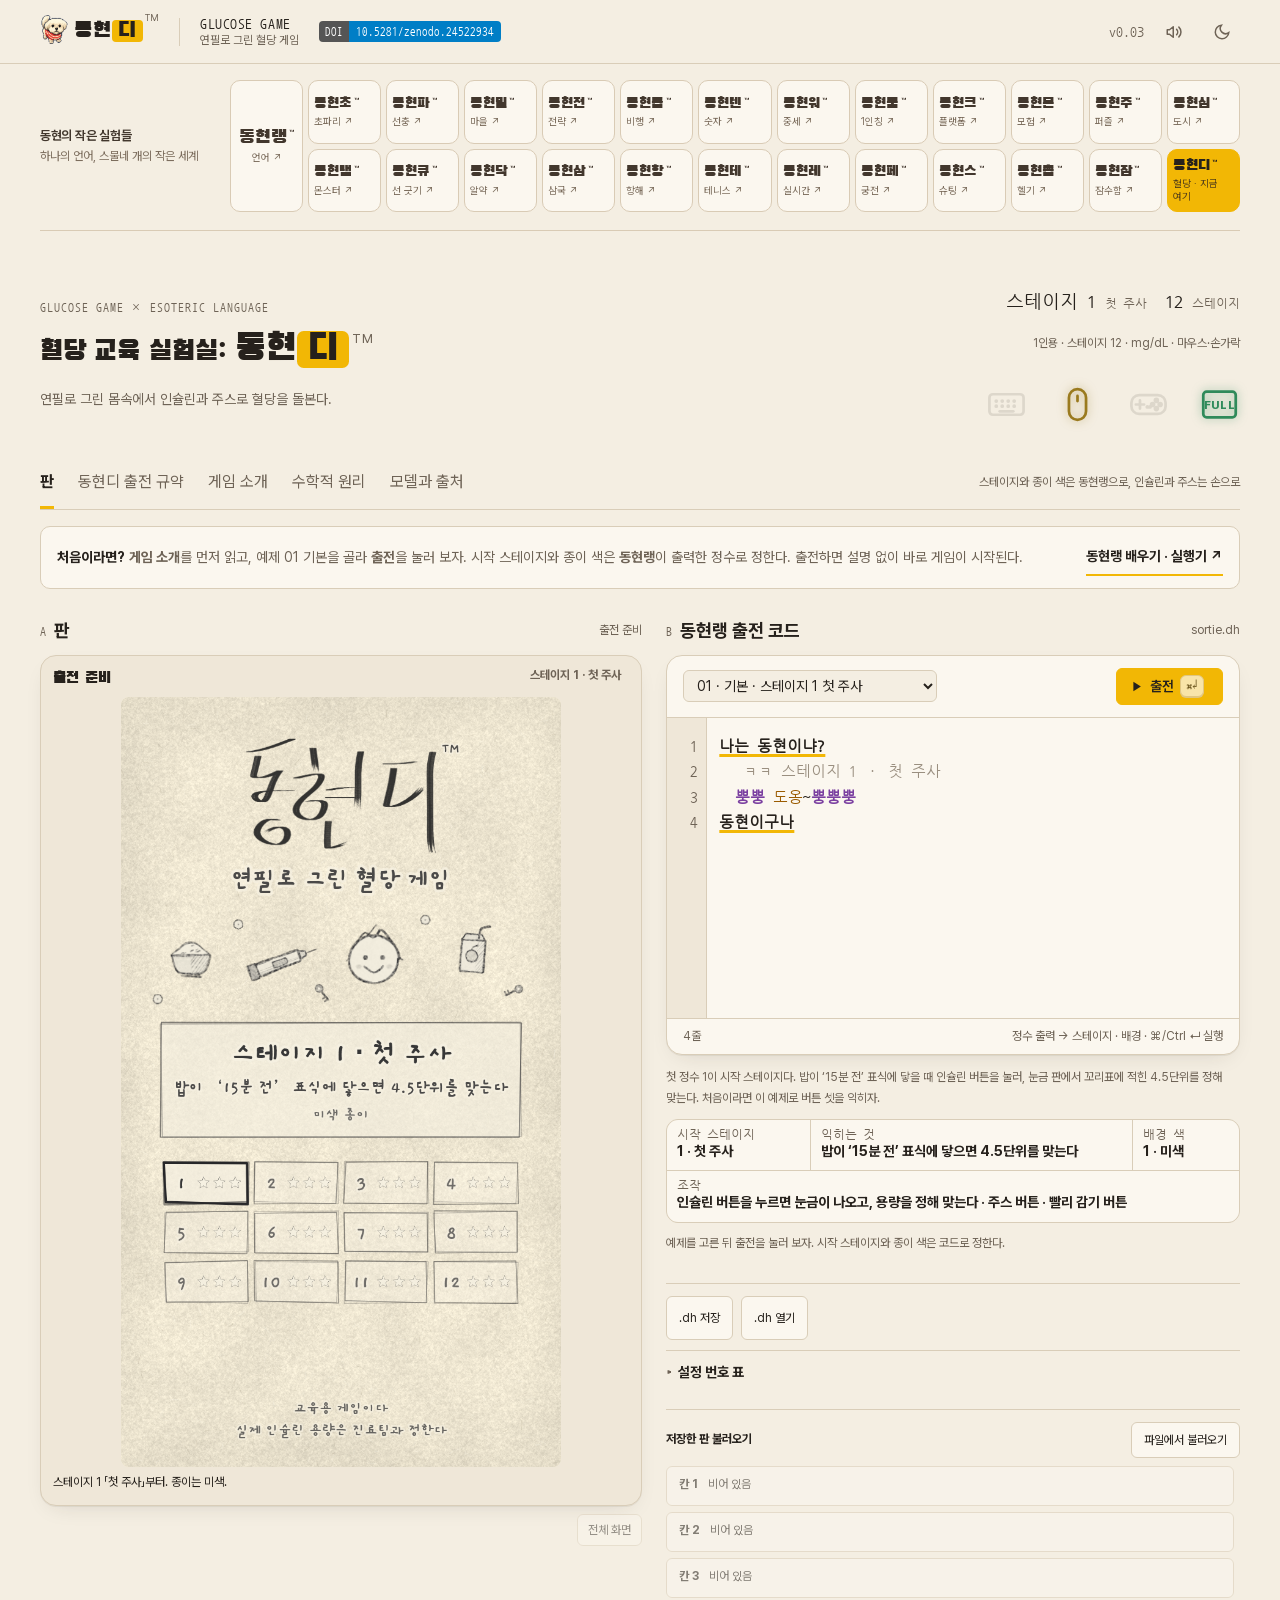
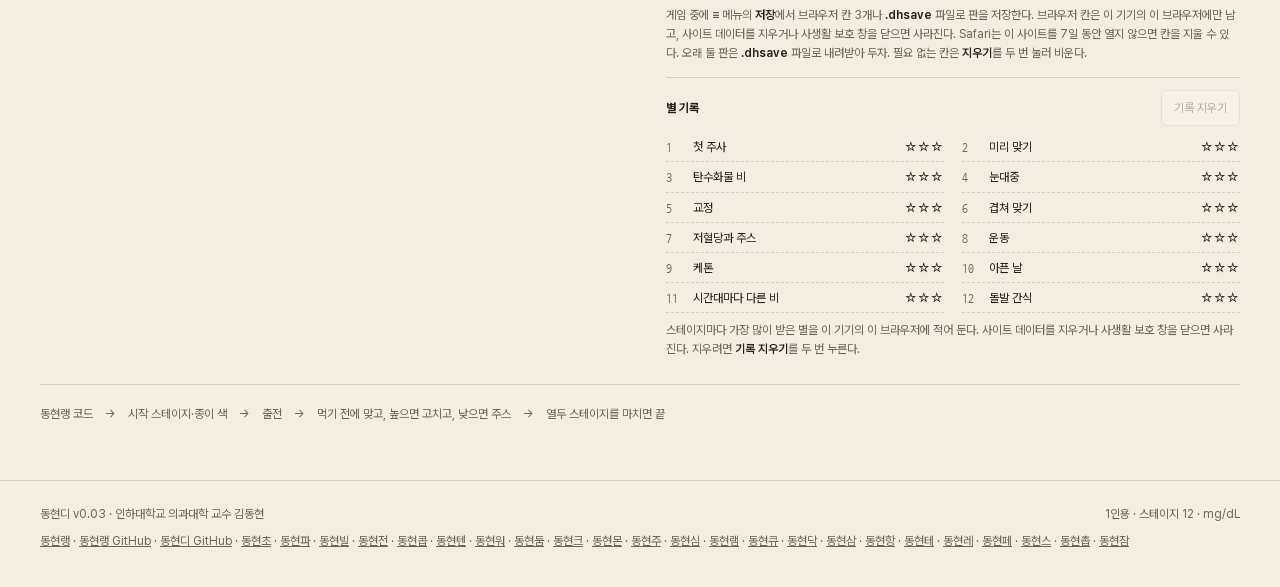
==== index.html @ e8b9c4ca "동현디 v0.03: 게임 안 안내 표현을 고침 스테이지 2·8·12의 한 줄 안내와 예제 04 설명의 어색한 표현을 고침. 모델과 출처 탭·README: 속효성 → 초속효성 인슐린" ====
<!doctype html>
<html lang="ko" data-theme="light">
<head>
  <meta charset="utf-8"><meta name="viewport" content="width=device-width,initial-scale=1,viewport-fit=cover">
  <meta name="description" content="동현랭으로 스테이지와 종이 색을 정하고, 연필로 그린 몸속에서 인슐린과 주스로 혈당을 70–180 mg/dL 안에 두는 혈당 교육 게임이다.">
  <title>동현디™ · 연필로 그린 혈당 게임</title>
  <link rel="icon" type="image/x-icon" sizes="16x16 32x32 48x48" href="./favicon.ico">
  <link rel="icon" type="image/png" sizes="32x32" href="./favicon.png">
  <link rel="apple-touch-icon" sizes="180x180" href="./apple-touch-icon.png">
  <style>@font-face{font-family:'Black Han Sans';src:url('[data-uri]') format('woff2');font-display:swap;font-weight:400}
@font-face{font-family:'Pretendard';src:url('[data-uri]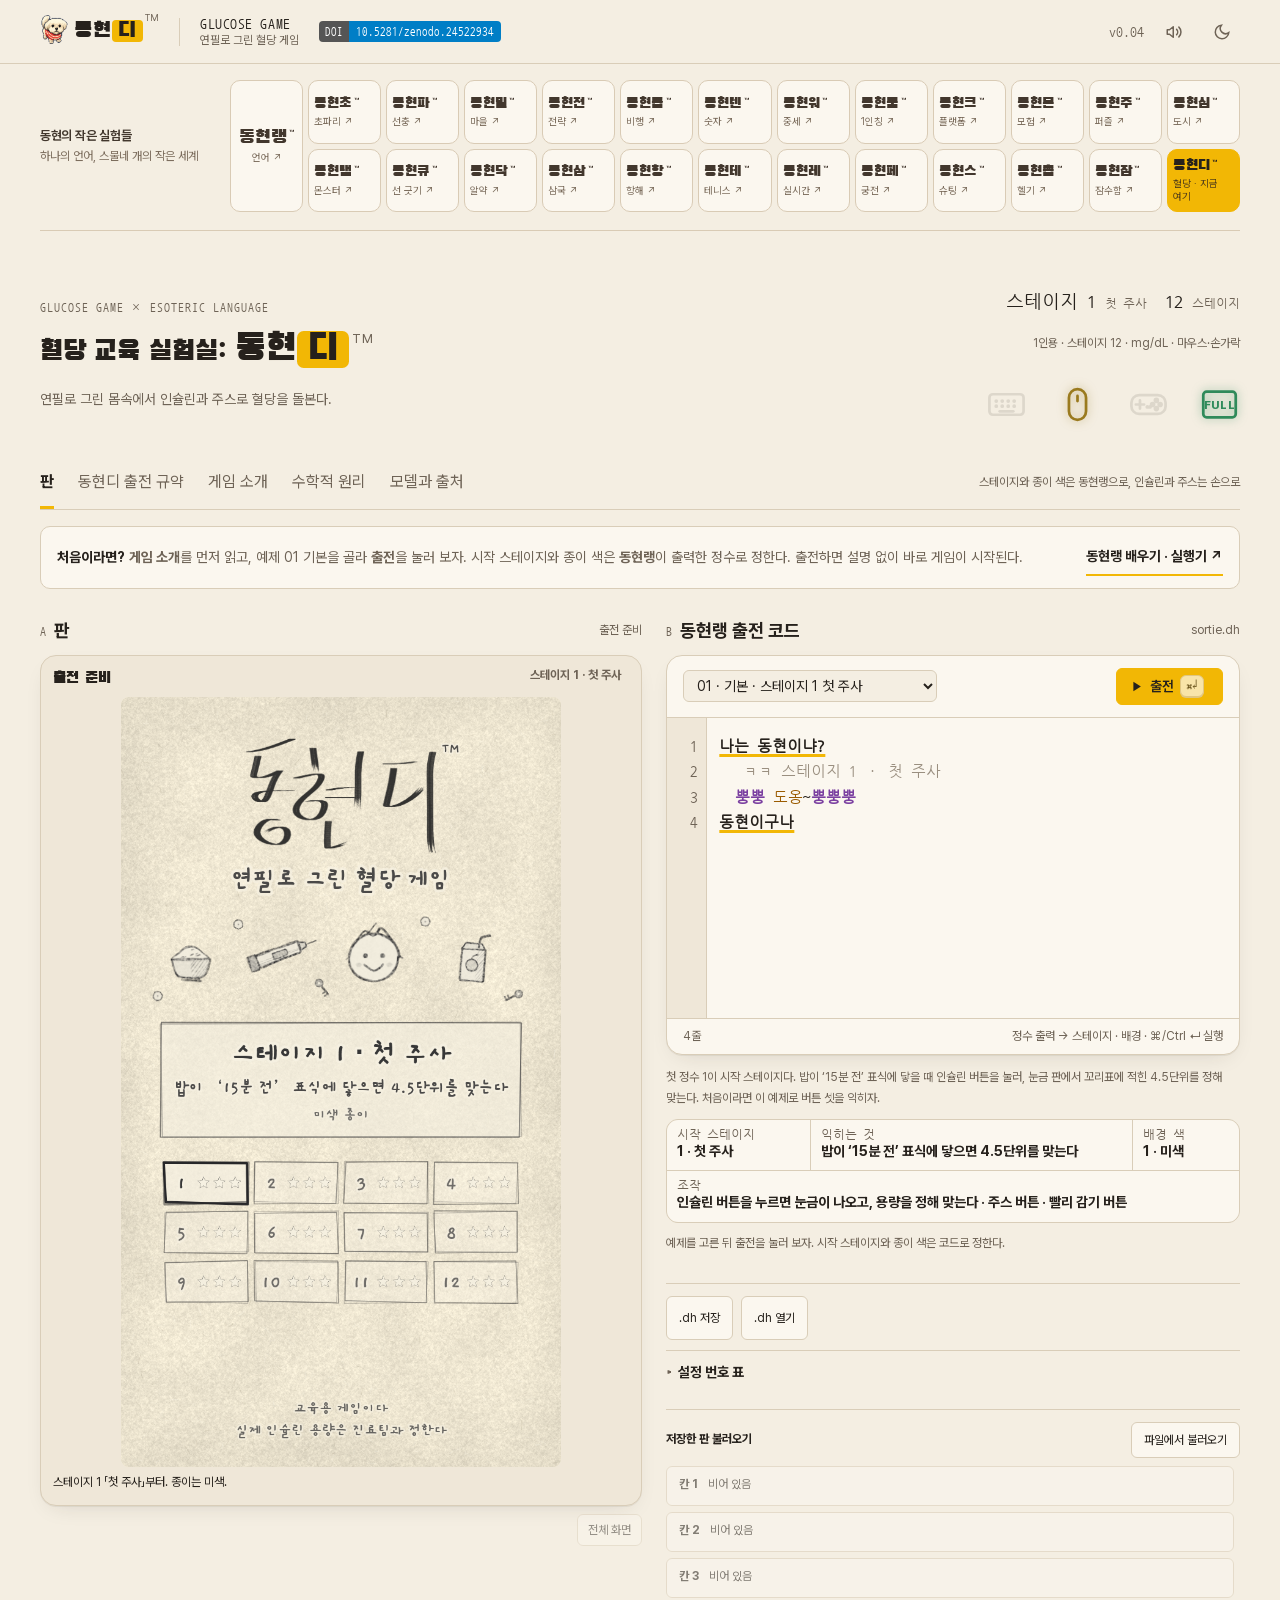
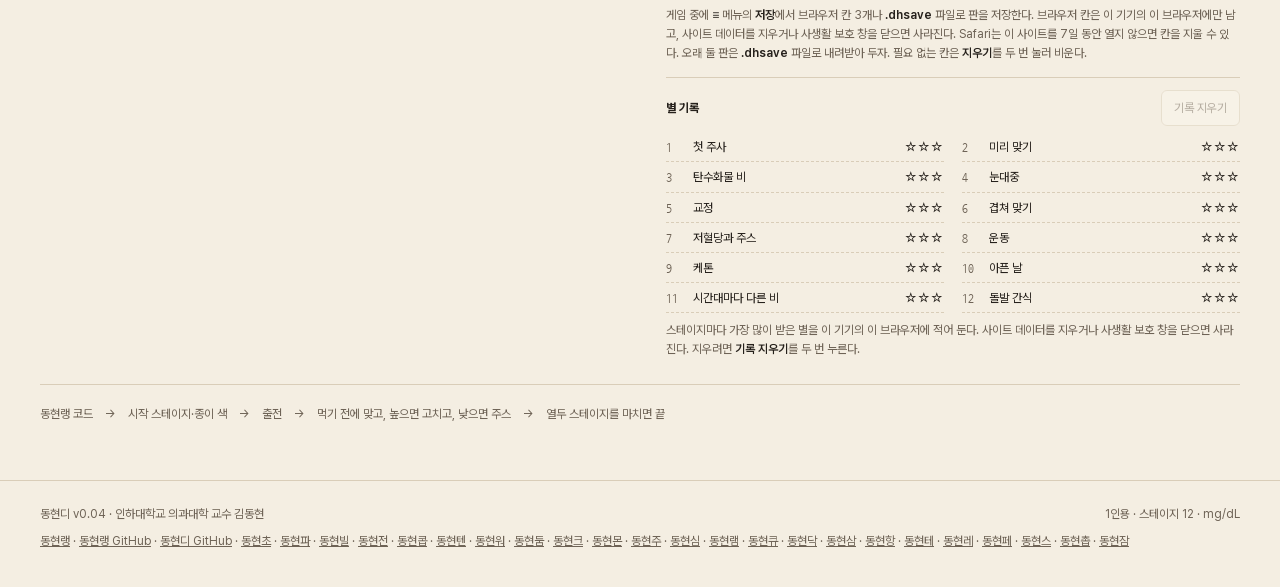
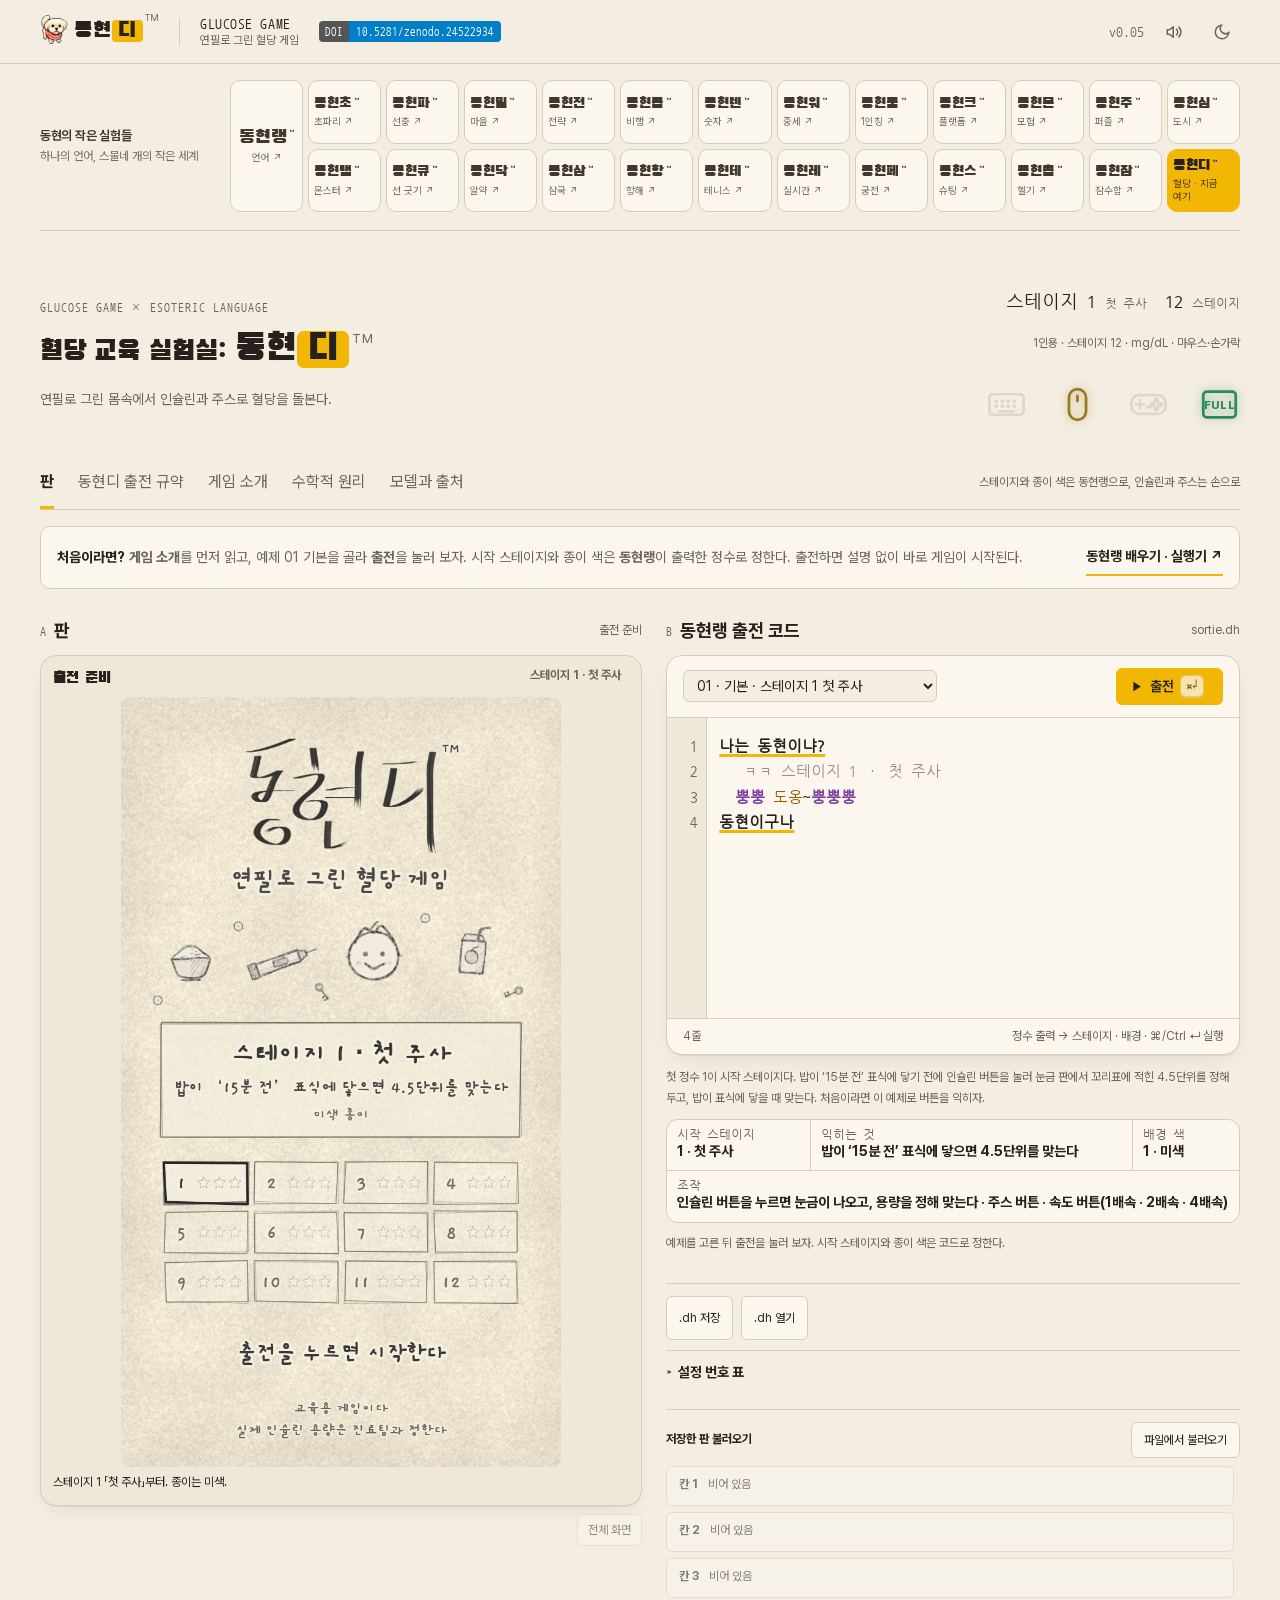
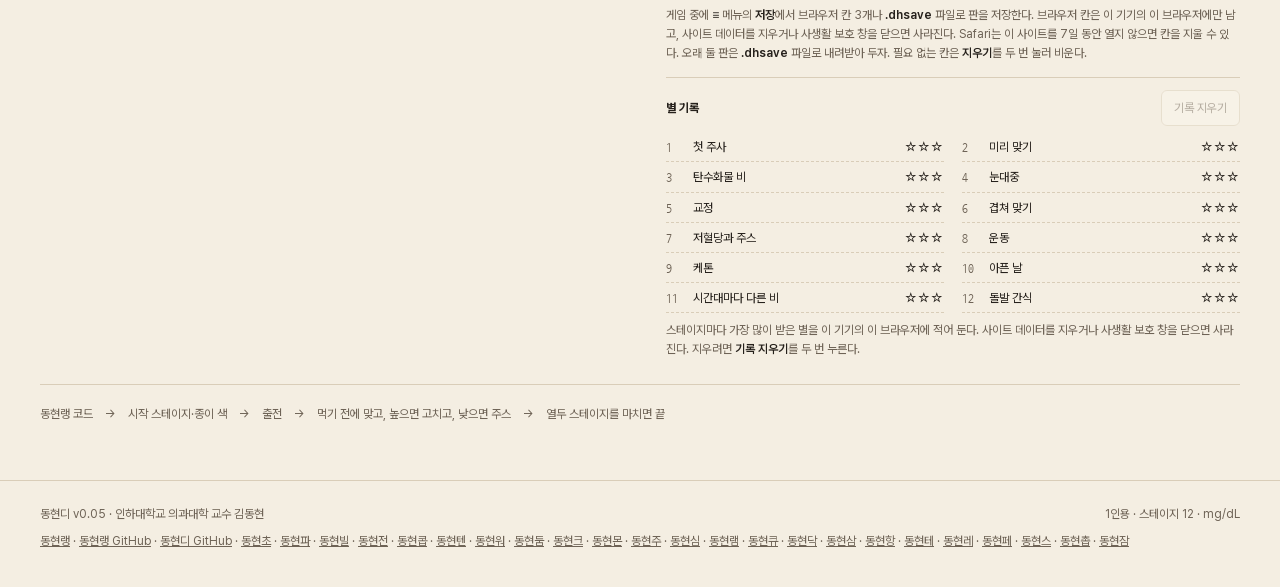
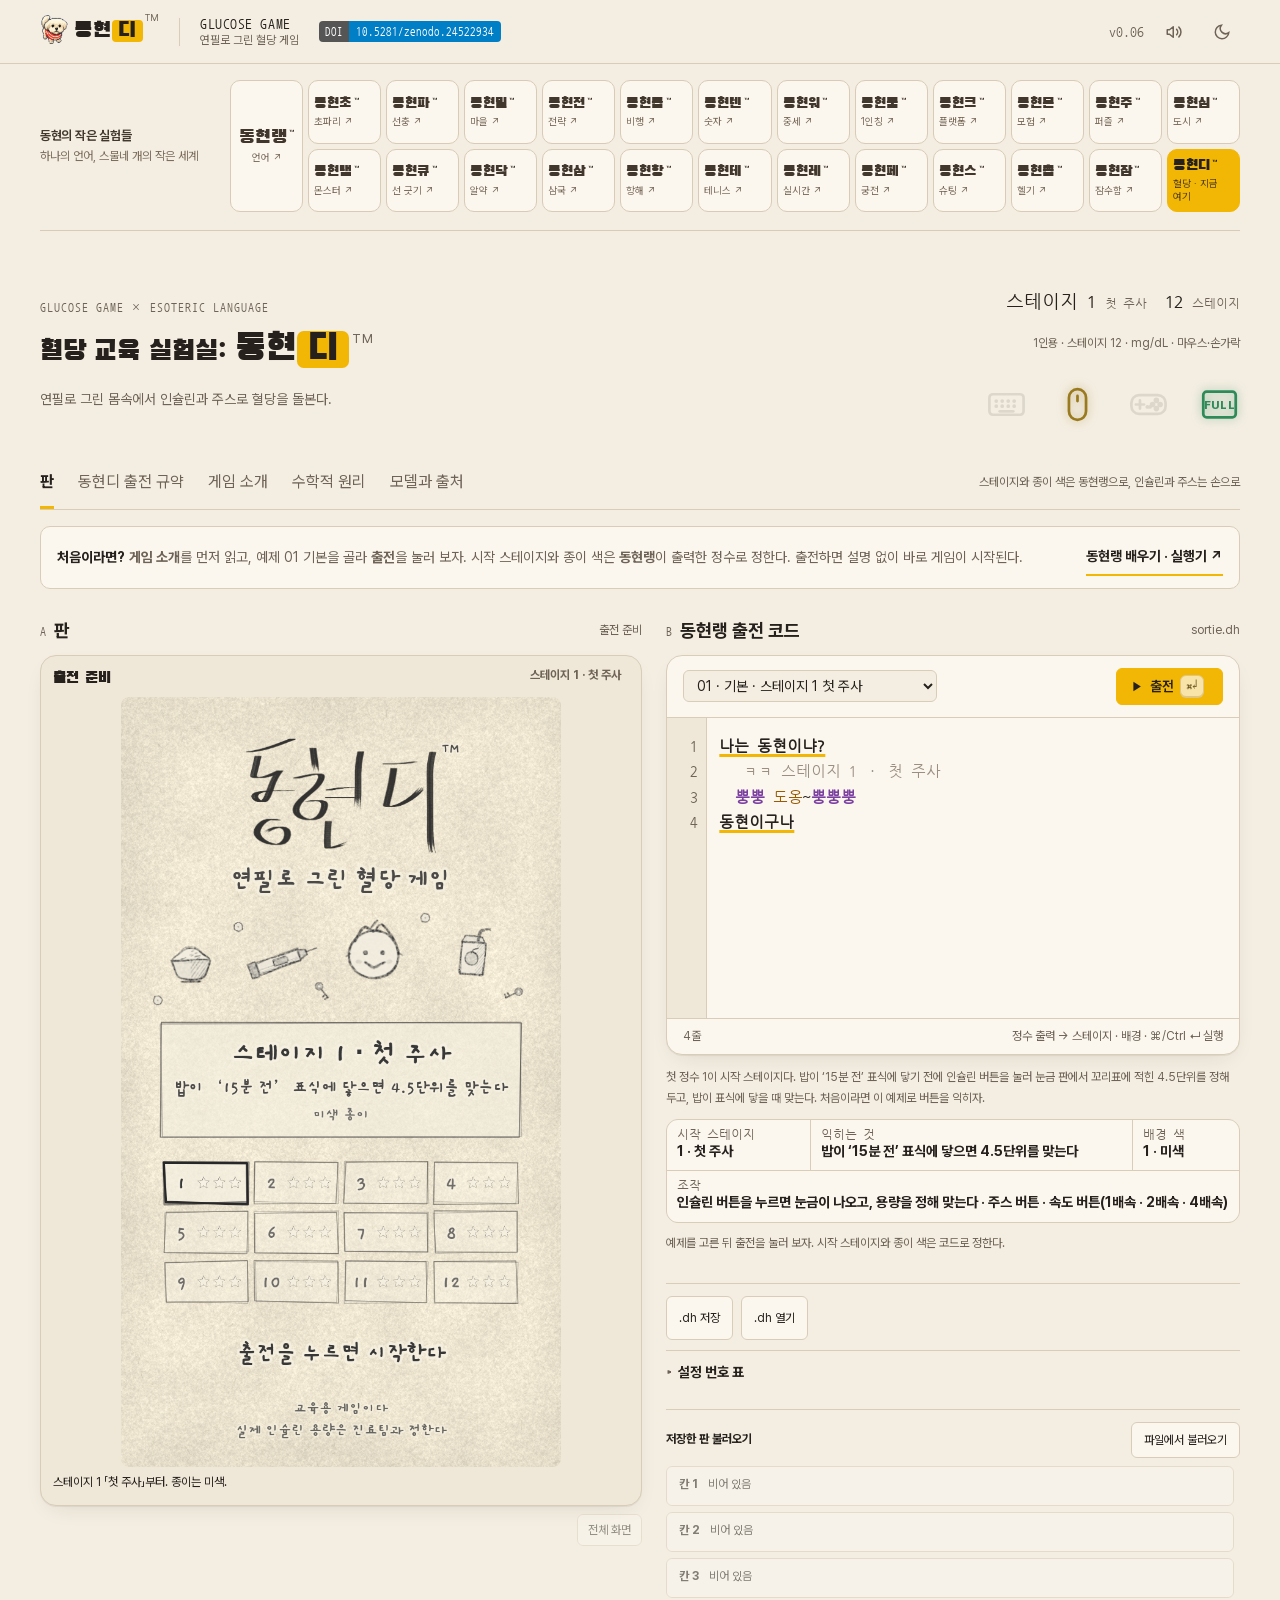
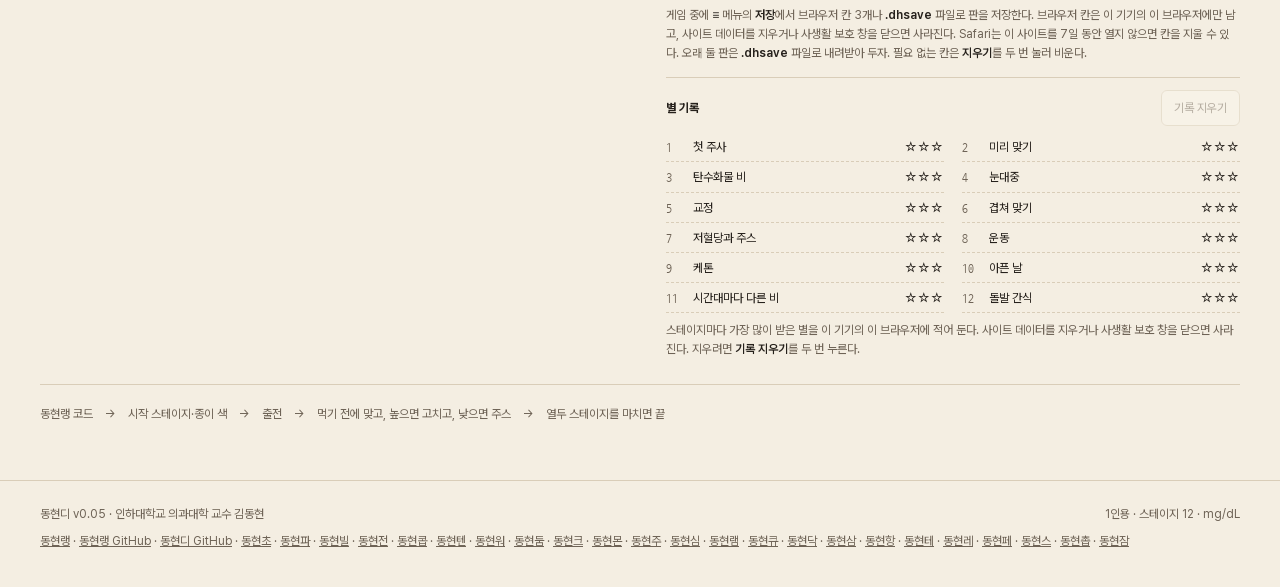
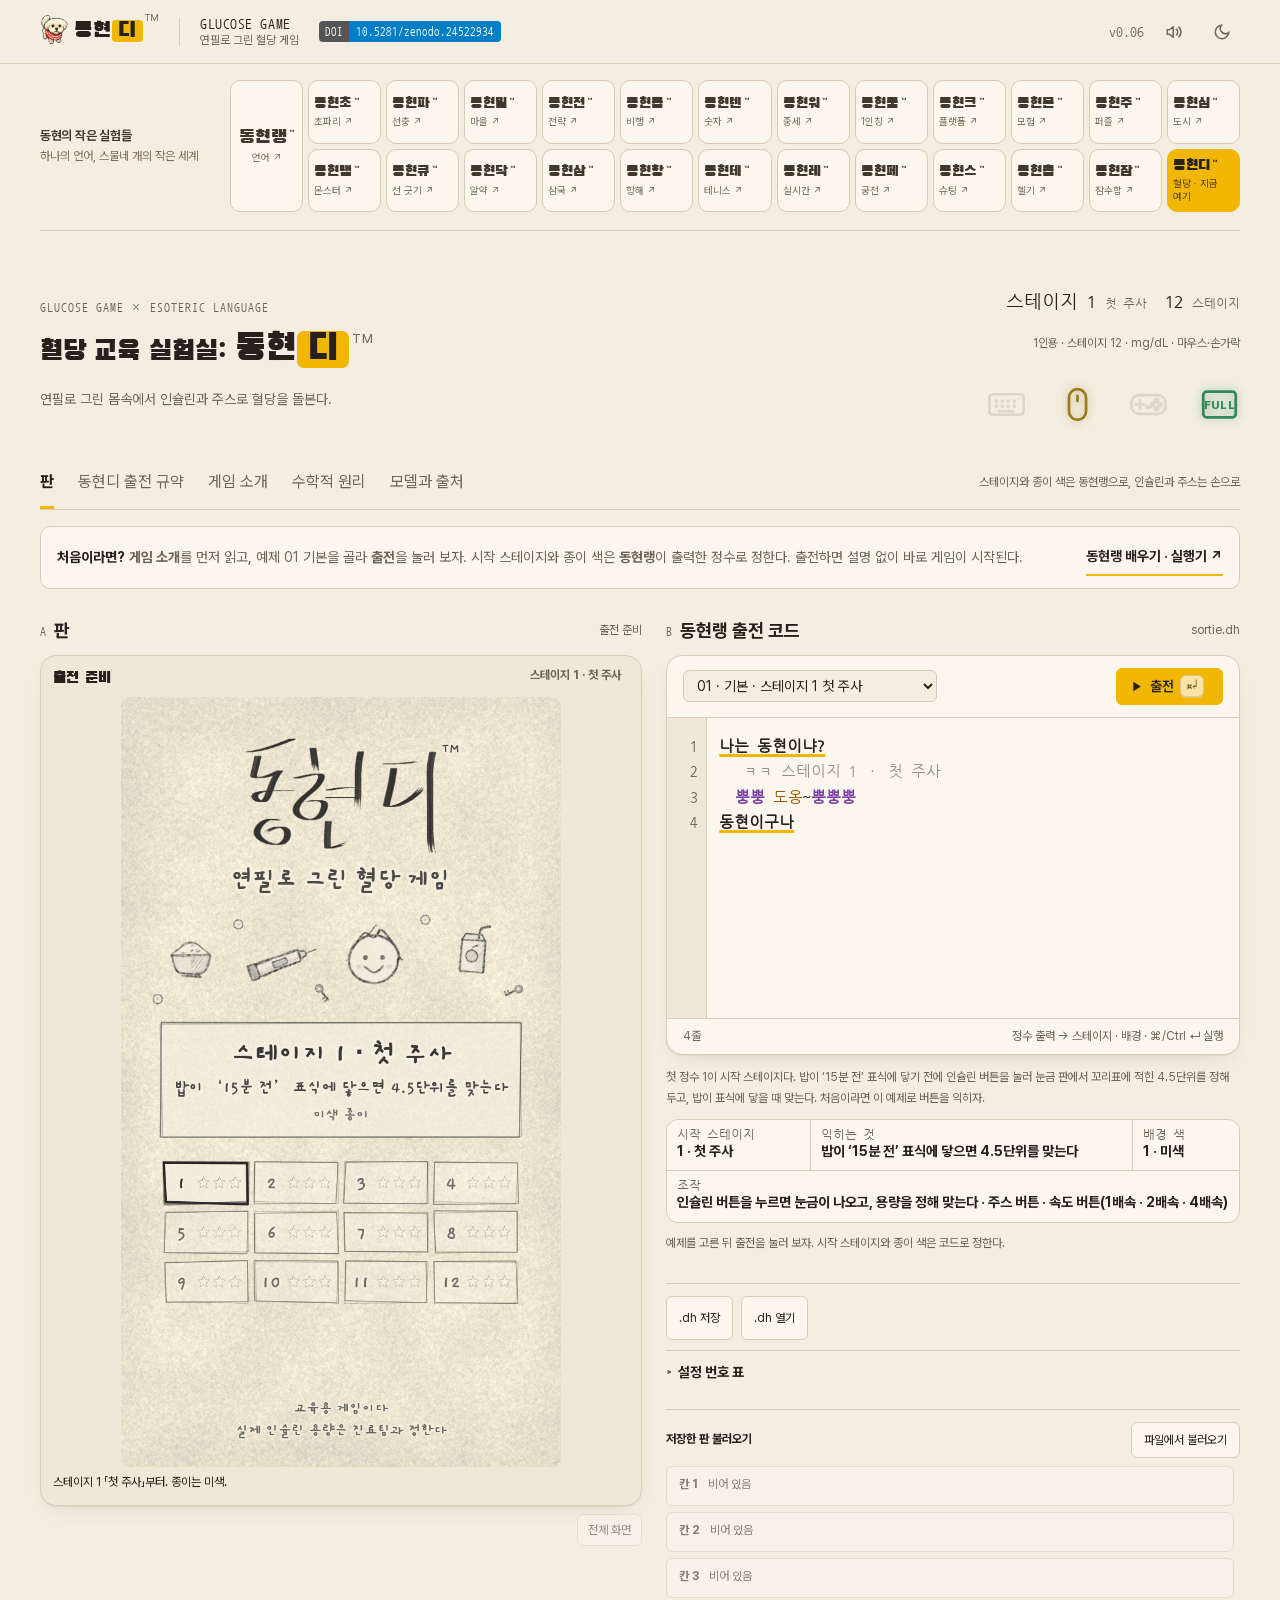
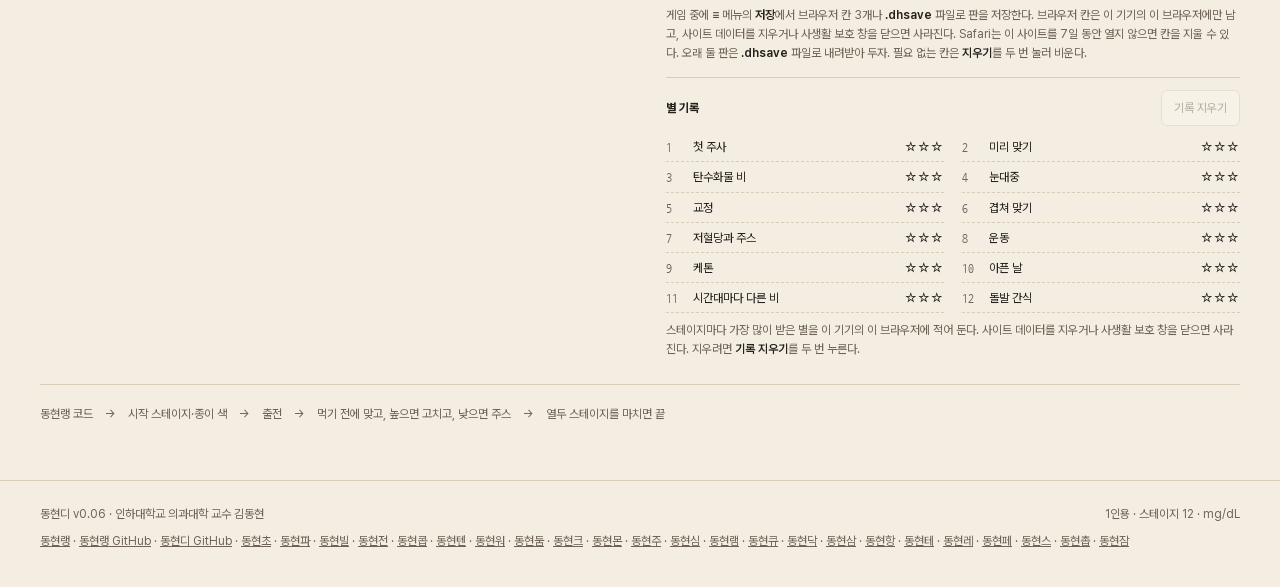
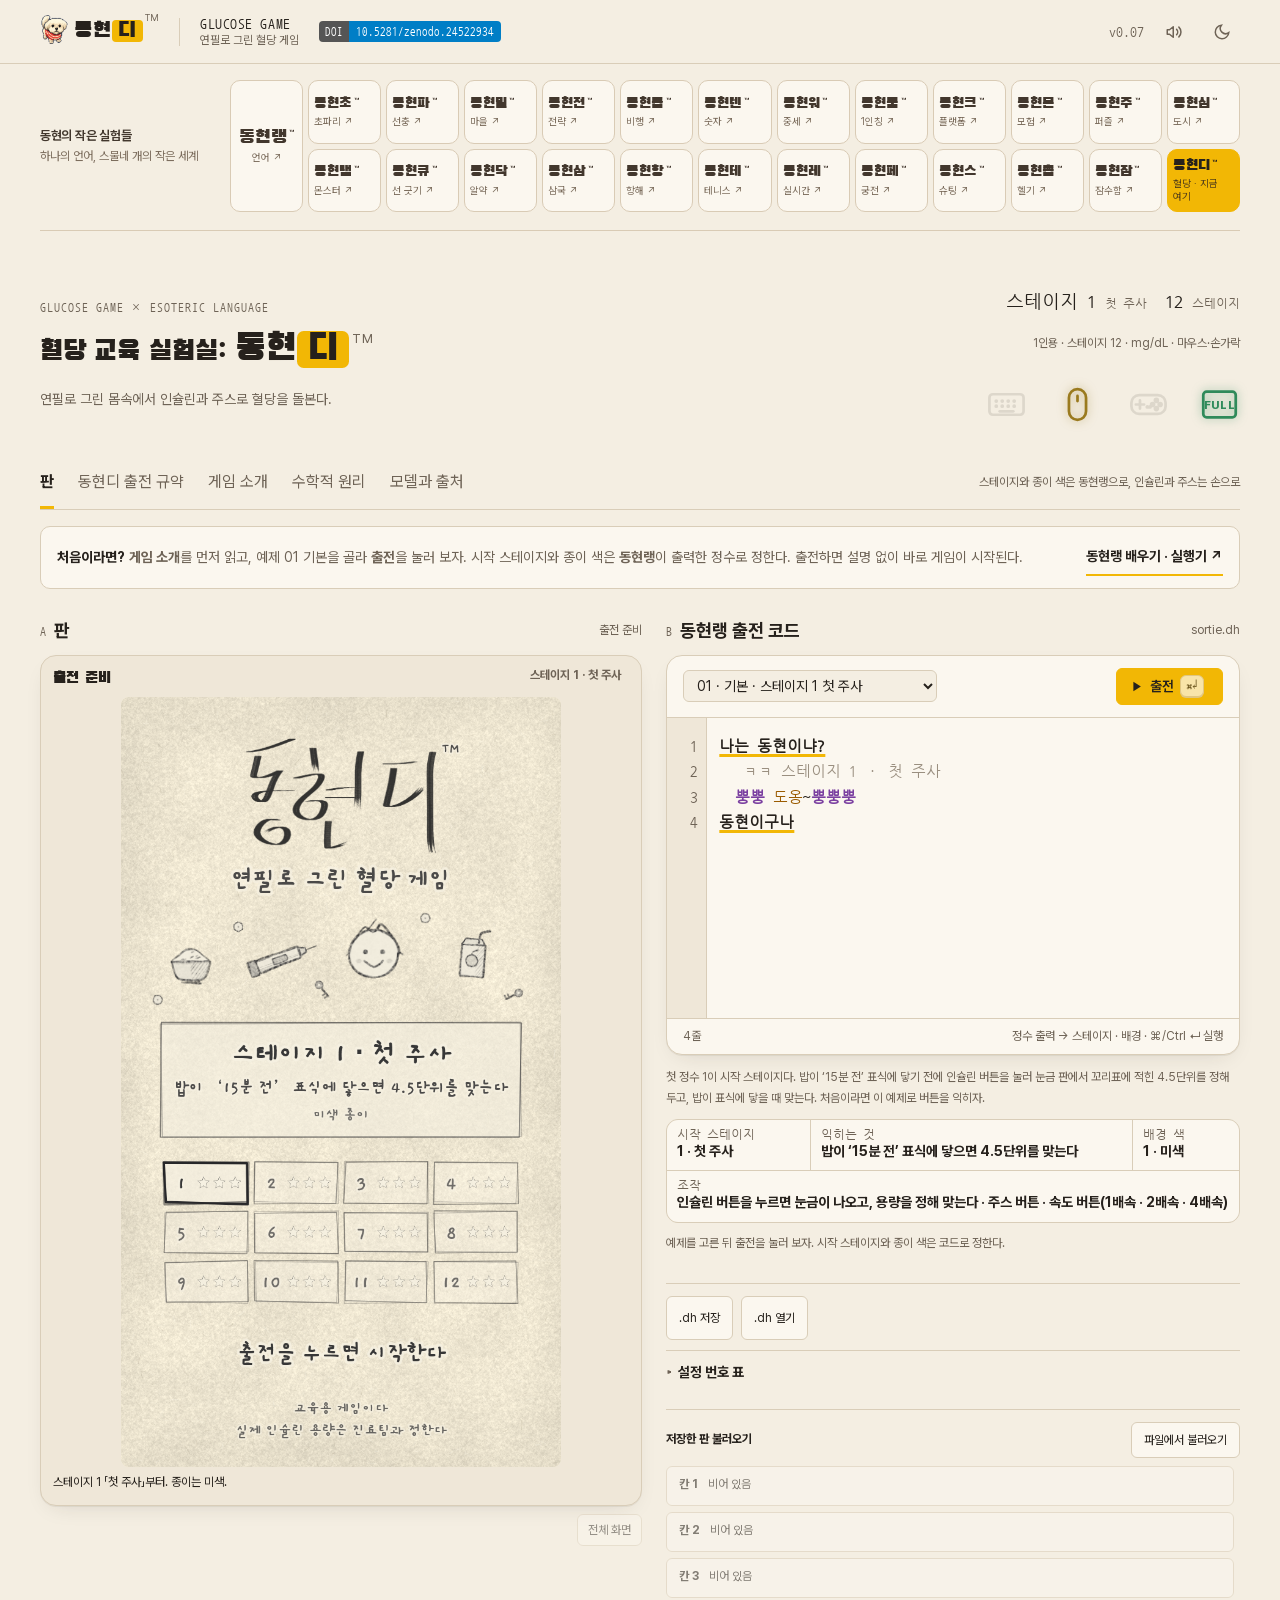
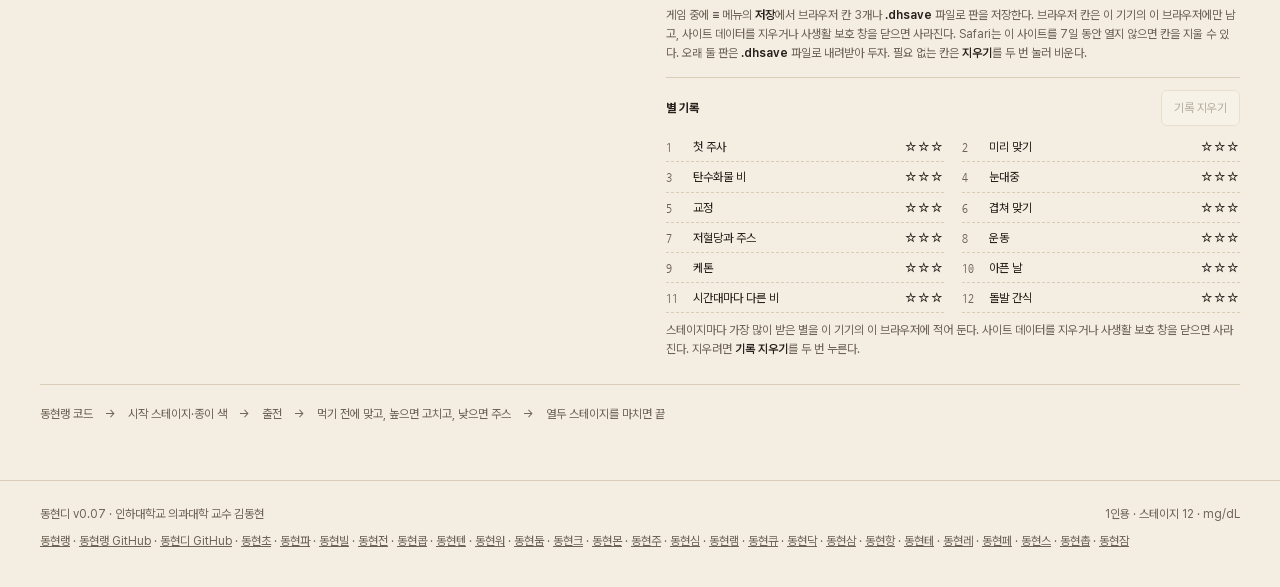
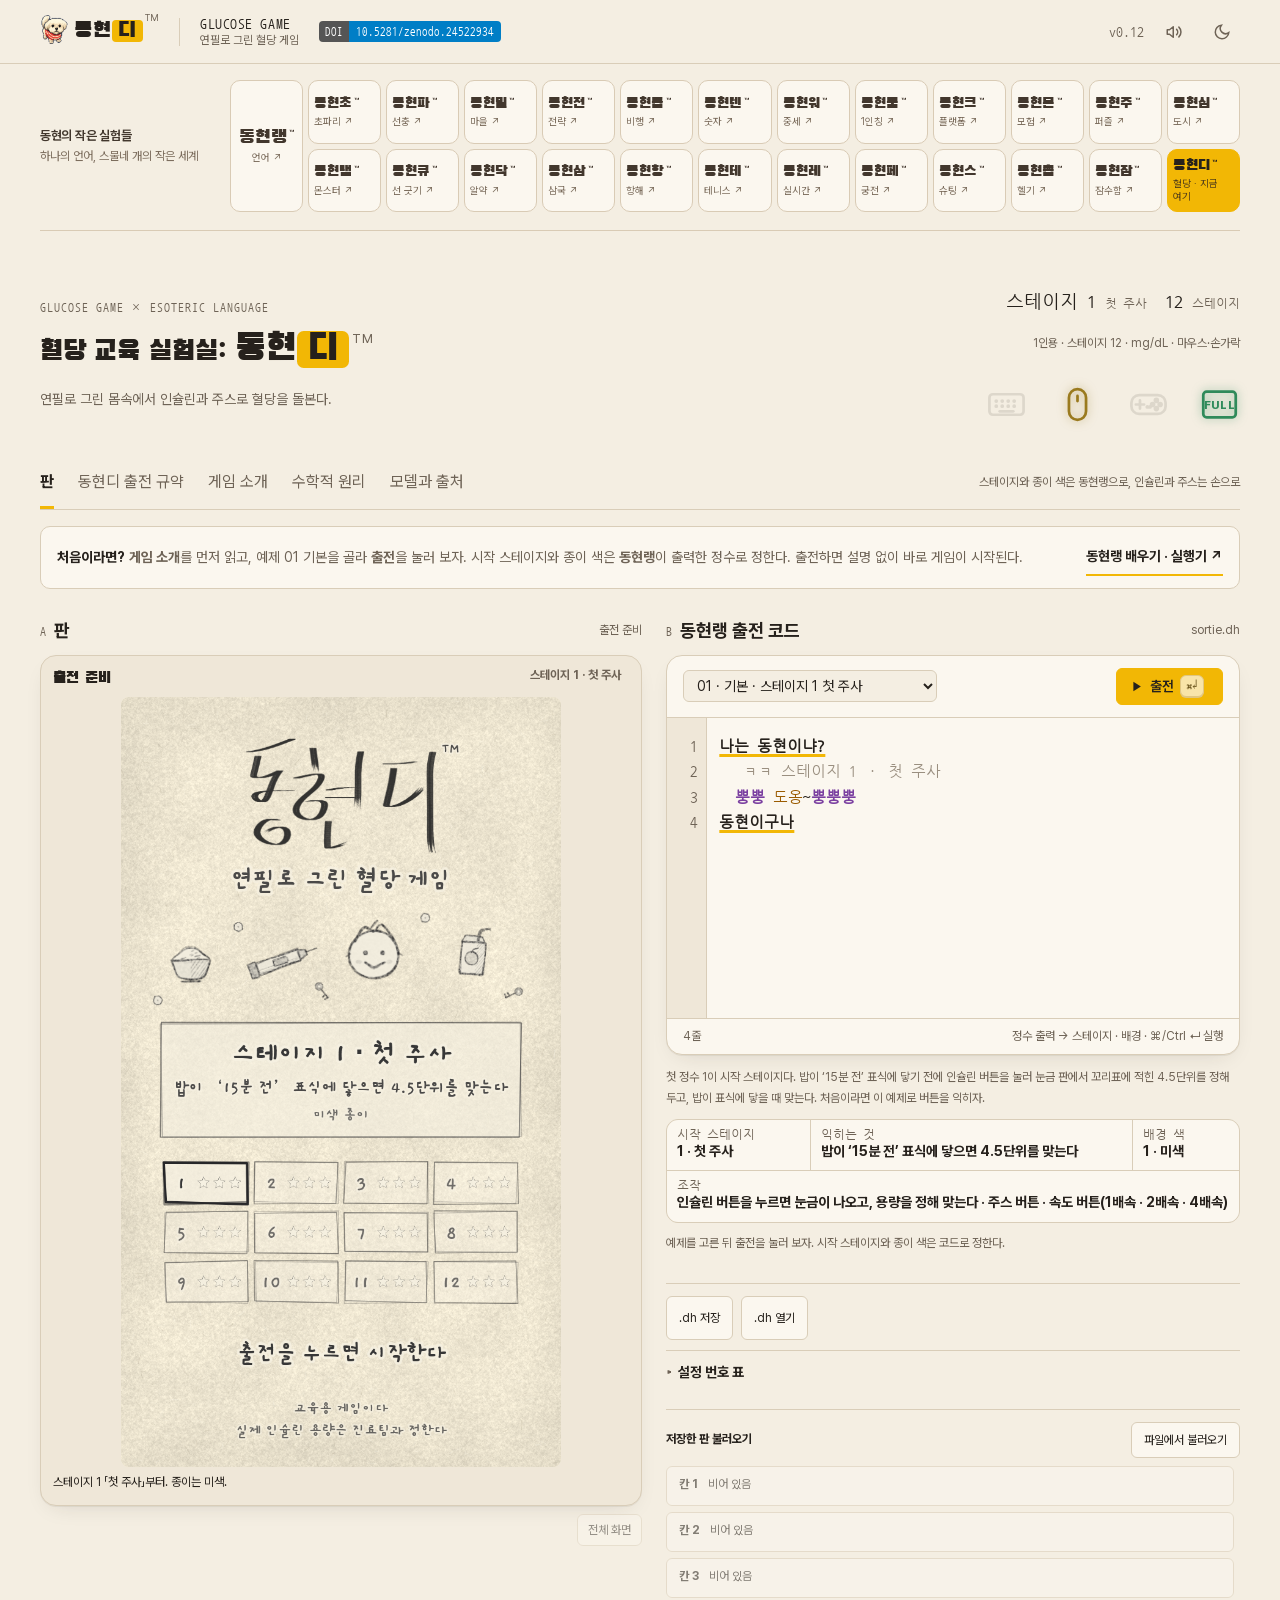
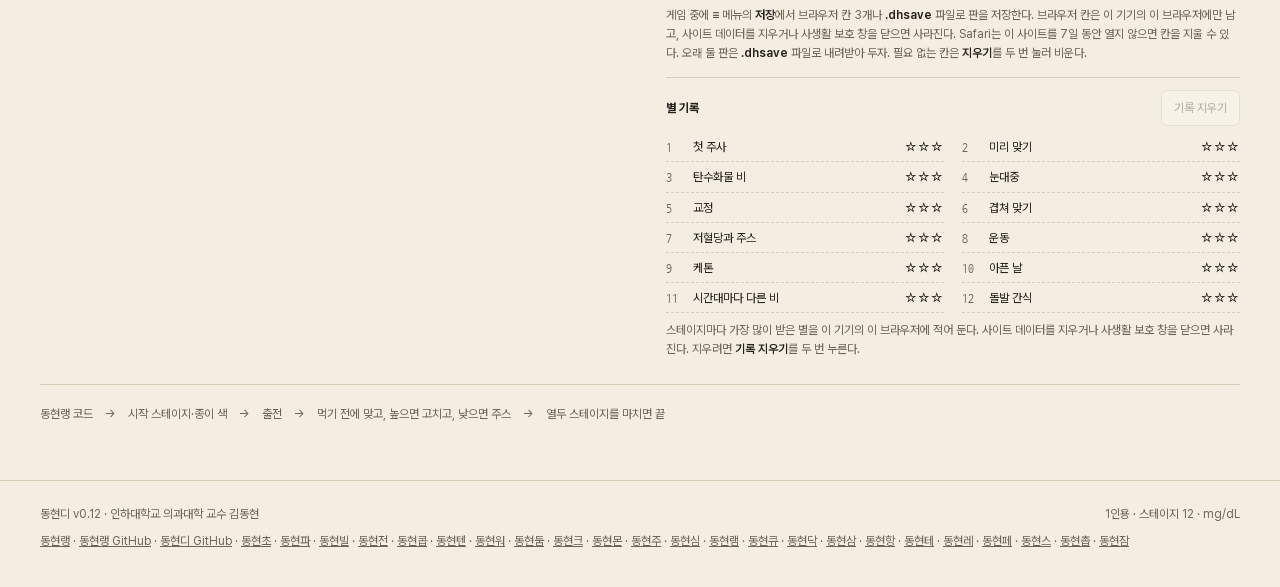
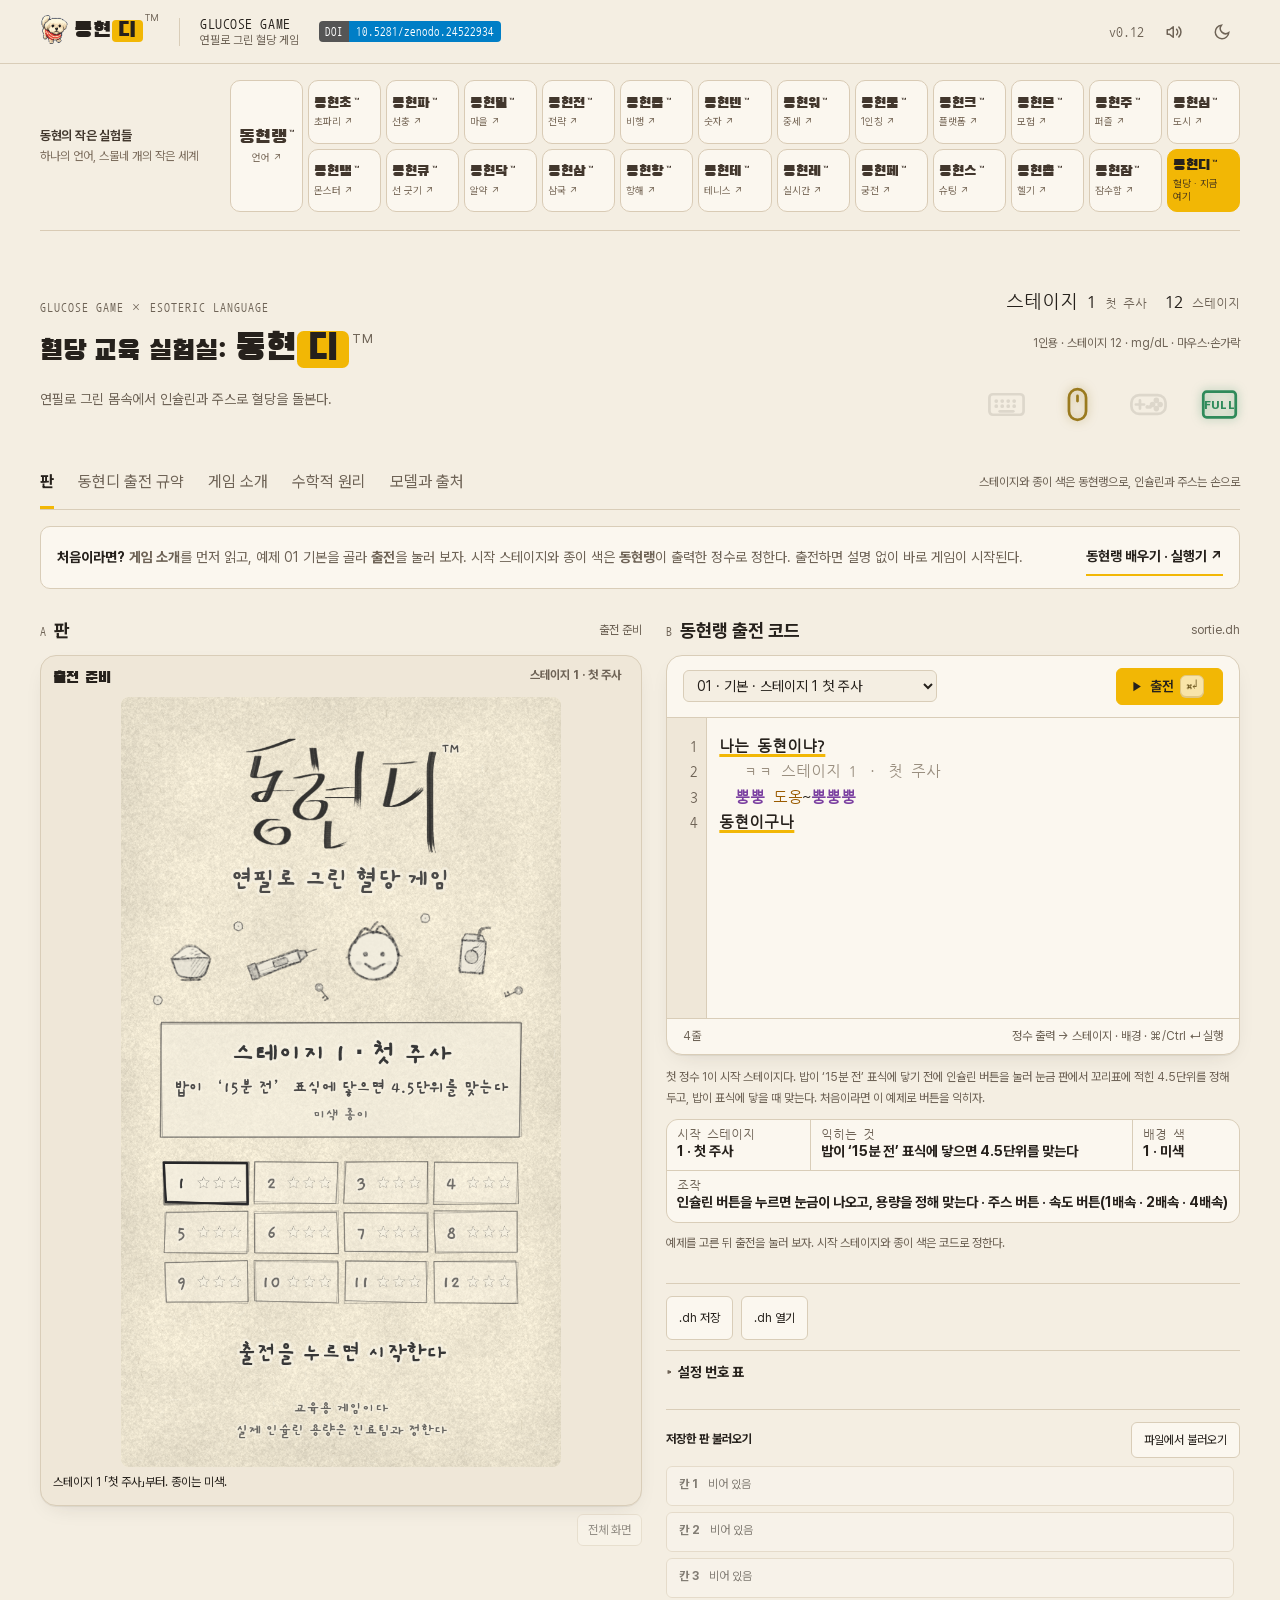
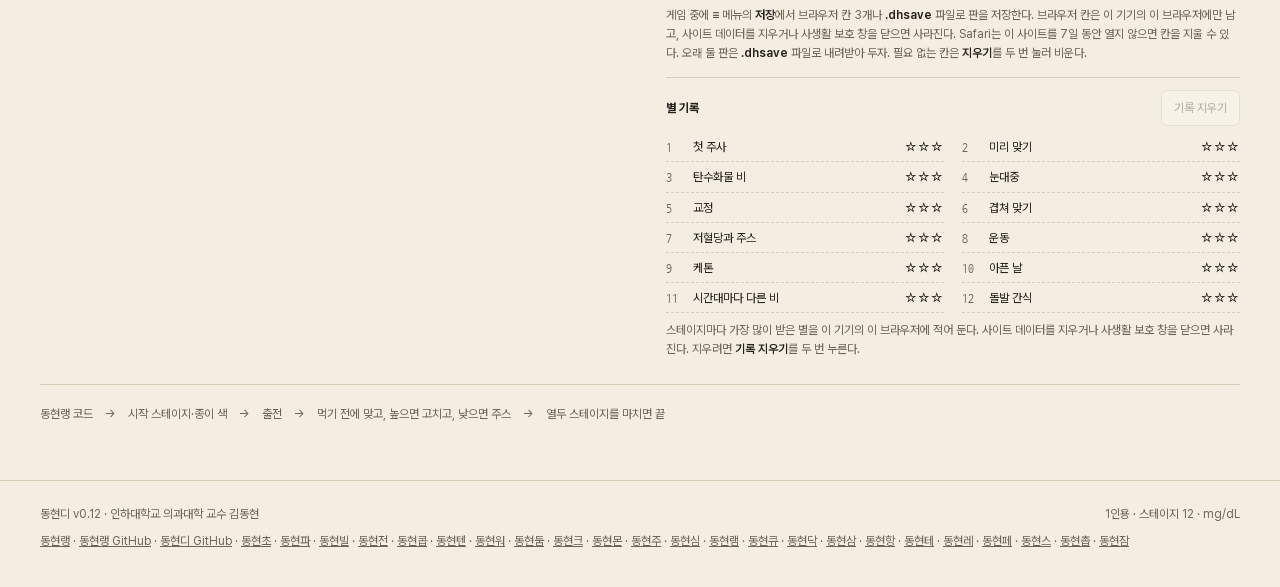
